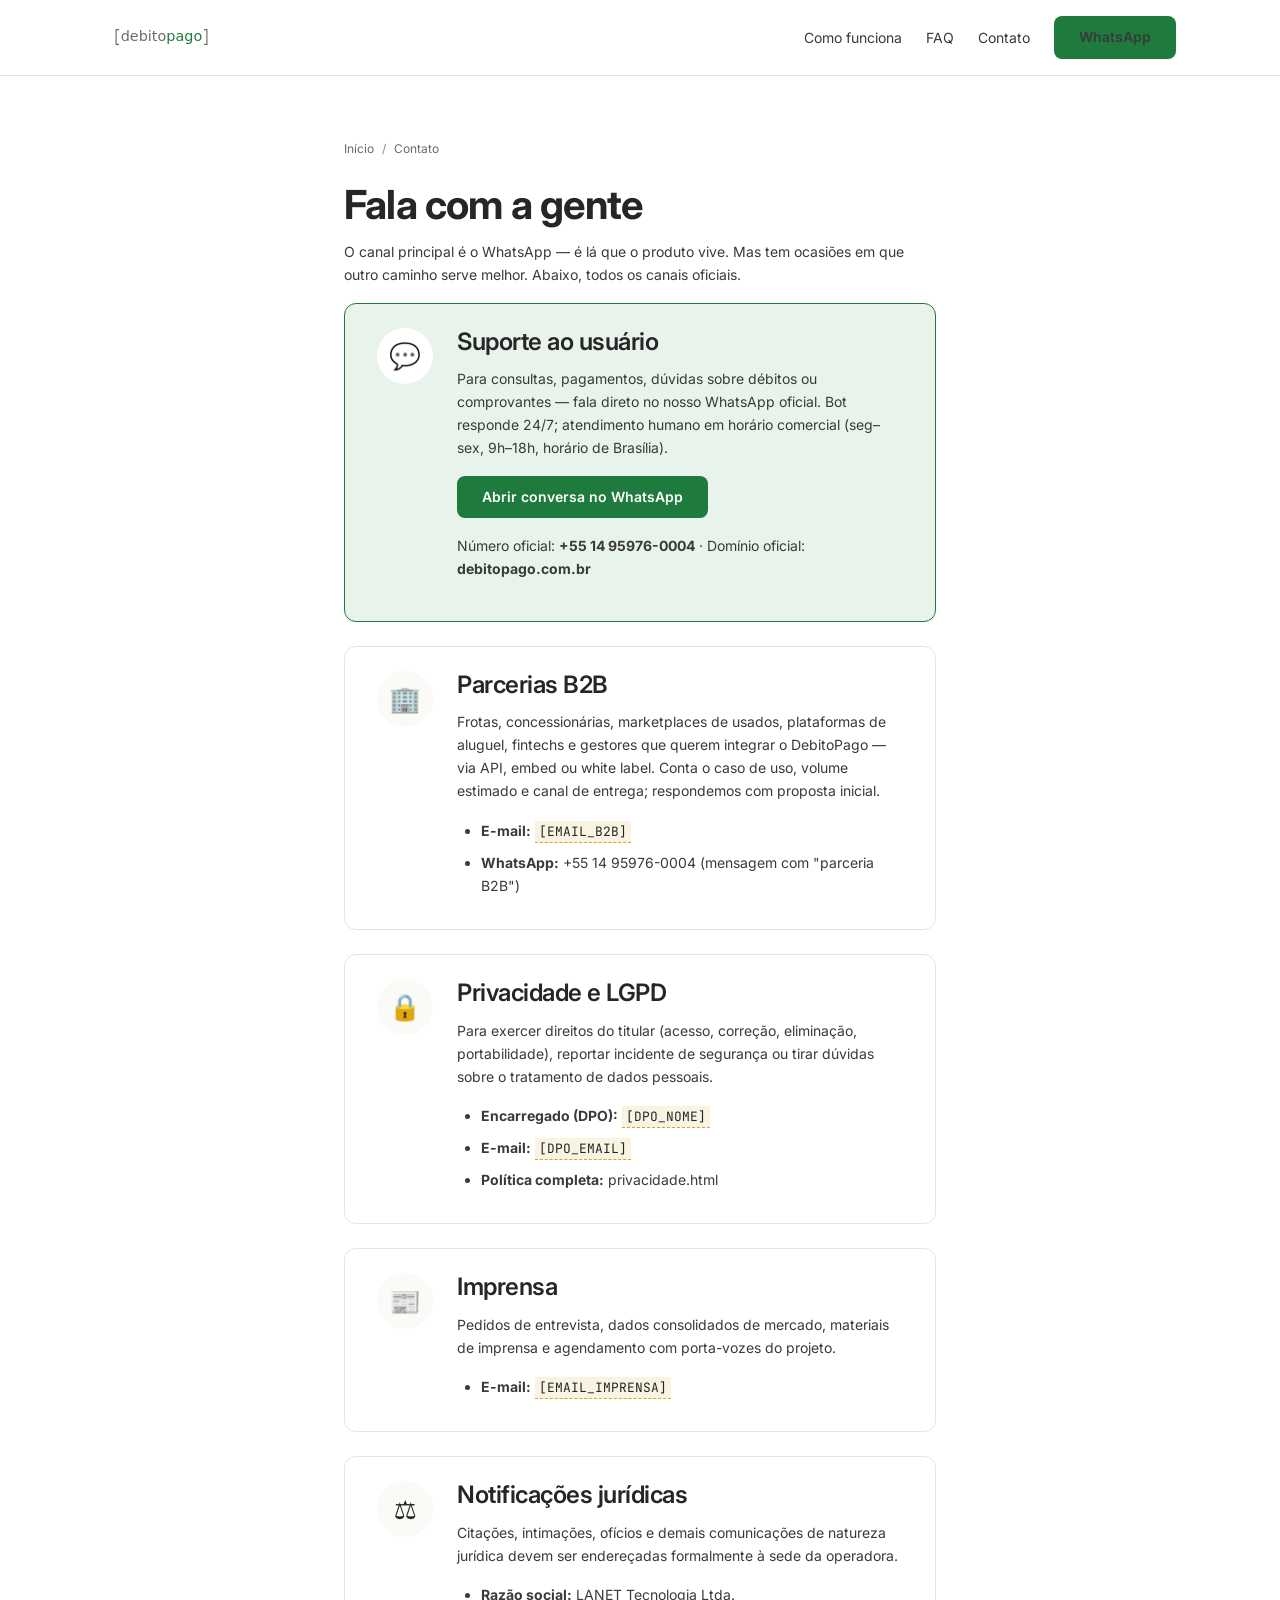
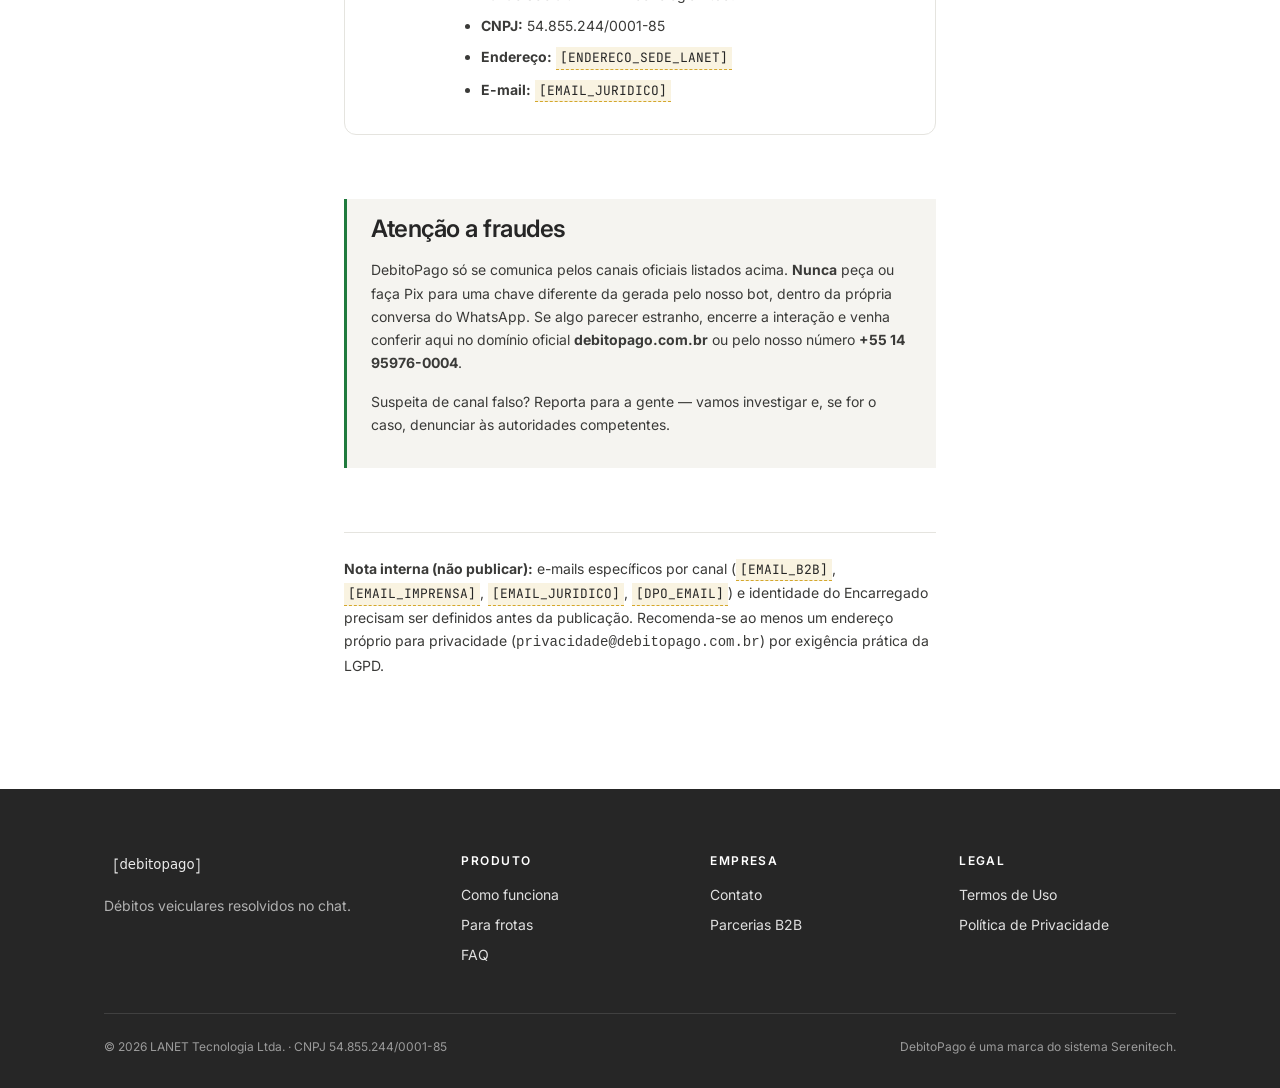
==== pages/contato.html @ 57afe1fa "feat: landing page DebitoPago marketing v2" ====
<!DOCTYPE html>
<html lang="pt-BR">
<head>
  <meta charset="UTF-8">
  <meta name="viewport" content="width=device-width, initial-scale=1.0">
  <title>Contato — DebitoPago</title>
  <meta name="description" content="Canais oficiais para falar com o time DebitoPago: WhatsApp, suporte ao usuário, parcerias B2B e privacidade.">
  <meta name="robots" content="index,follow">

  <link rel="icon" type="image/png" sizes="32x32" href="../assets/brand/favicon-32.png">
  <link rel="icon" type="image/png" sizes="16x16" href="../assets/brand/favicon-16.png">
  <link rel="apple-touch-icon" href="../assets/brand/apple-touch-icon.png">

  <link rel="stylesheet" href="../assets/css/tokens.css">
  <link rel="stylesheet" href="../assets/css/styles.css">
</head>
<body>
  <a class="skip-link" href="#main">Pular para o conteúdo</a>

  <header class="site-header">
    <div class="site-header__inner">
      <a href="../index.html" class="site-header__brand" aria-label="DebitoPago — página inicial">
        <img src="../assets/brand/fullmark-debitopago-color.svg" alt="DebitoPago">
      </a>
      <nav class="site-header__nav" aria-label="Navegação principal">
        <a href="../index.html#como-funciona">Como funciona</a>
        <a href="faq.html">FAQ</a>
        <a href="contato.html" aria-current="page">Contato</a>
        <a href="https://wa.me/5514959760004" class="btn btn--primary" target="_blank" rel="noopener">WhatsApp</a>
      </nav>
    </div>
  </header>

  <main id="main" class="legal-page">
    <div class="container--prose">
      <nav class="breadcrumb" aria-label="Caminho de navegação">
        <a href="../index.html">Início</a>
        <span>Contato</span>
      </nav>

      <h1>Fala com a gente</h1>
      <p class="lead">
        O canal principal é o WhatsApp — é lá que o produto vive. Mas tem ocasiões em que outro caminho serve melhor.
        Abaixo, todos os canais oficiais.
      </p>

      <section class="contact-card contact-card--primary" id="usuario">
        <div class="contact-card__icon" aria-hidden="true">💬</div>
        <div>
          <h2>Suporte ao usuário</h2>
          <p>
            Para consultas, pagamentos, dúvidas sobre débitos ou comprovantes — fala direto no nosso WhatsApp oficial.
            Bot responde 24/7; atendimento humano em horário comercial (seg–sex, 9h–18h, horário de Brasília).
          </p>
          <p>
            <a href="https://wa.me/5514959760004" class="btn btn--primary" target="_blank" rel="noopener">
              Abrir conversa no WhatsApp
            </a>
          </p>
          <p class="small muted">
            Número oficial: <strong>+55 14 95976-0004</strong> · Domínio oficial: <strong>debitopago.com.br</strong>
          </p>
        </div>
      </section>

      <section class="contact-card" id="b2b">
        <div class="contact-card__icon" aria-hidden="true">🏢</div>
        <div>
          <h2>Parcerias B2B</h2>
          <p>
            Frotas, concessionárias, marketplaces de usados, plataformas de aluguel, fintechs e gestores que querem
            integrar o DebitoPago — via API, embed ou white label. Conta o caso de uso, volume estimado e canal de
            entrega; respondemos com proposta inicial.
          </p>
          <ul>
            <li><strong>E-mail:</strong> <span class="placeholder">[EMAIL_B2B]</span></li>
            <li><strong>WhatsApp:</strong> <a href="https://wa.me/5514959760004?text=Quero%20falar%20sobre%20parceria%20B2B" target="_blank" rel="noopener">+55 14 95976-0004</a> (mensagem com "parceria B2B")</li>
          </ul>
        </div>
      </section>

      <section class="contact-card" id="privacidade">
        <div class="contact-card__icon" aria-hidden="true">🔒</div>
        <div>
          <h2>Privacidade e LGPD</h2>
          <p>
            Para exercer direitos do titular (acesso, correção, eliminação, portabilidade), reportar incidente de
            segurança ou tirar dúvidas sobre o tratamento de dados pessoais.
          </p>
          <ul>
            <li><strong>Encarregado (DPO):</strong> <span class="placeholder">[DPO_NOME]</span></li>
            <li><strong>E-mail:</strong> <span class="placeholder">[DPO_EMAIL]</span></li>
            <li><strong>Política completa:</strong> <a href="privacidade.html">privacidade.html</a></li>
          </ul>
        </div>
      </section>

      <section class="contact-card" id="imprensa">
        <div class="contact-card__icon" aria-hidden="true">📰</div>
        <div>
          <h2>Imprensa</h2>
          <p>
            Pedidos de entrevista, dados consolidados de mercado, materiais de imprensa e agendamento com porta-vozes
            do projeto.
          </p>
          <ul>
            <li><strong>E-mail:</strong> <span class="placeholder">[EMAIL_IMPRENSA]</span></li>
          </ul>
        </div>
      </section>

      <section class="contact-card" id="juridico">
        <div class="contact-card__icon" aria-hidden="true">⚖️</div>
        <div>
          <h2>Notificações jurídicas</h2>
          <p>
            Citações, intimações, ofícios e demais comunicações de natureza jurídica devem ser endereçadas formalmente
            à sede da operadora.
          </p>
          <ul>
            <li><strong>Razão social:</strong> LANET Tecnologia Ltda.</li>
            <li><strong>CNPJ:</strong> 54.855.244/0001-85</li>
            <li><strong>Endereço:</strong> <span class="placeholder">[ENDERECO_SEDE_LANET]</span></li>
            <li><strong>E-mail:</strong> <span class="placeholder">[EMAIL_JURIDICO]</span></li>
          </ul>
        </div>
      </section>

      <section class="legal-page__meta" style="margin-top:var(--sp-8);">
        <h2 style="margin-top:0;">Atenção a fraudes</h2>
        <p>
          DebitoPago só se comunica pelos canais oficiais listados acima. <strong>Nunca</strong> peça ou faça Pix para
          uma chave diferente da gerada pelo nosso bot, dentro da própria conversa do WhatsApp. Se algo parecer
          estranho, encerre a interação e venha conferir aqui no domínio oficial
          <strong>debitopago.com.br</strong> ou pelo nosso número <strong>+55 14 95976-0004</strong>.
        </p>
        <p>
          Suspeita de canal falso? <a href="https://wa.me/5514959760004?text=Quero%20reportar%20suspeita%20de%20fraude" target="_blank" rel="noopener">Reporta para a gente</a>
          — vamos investigar e, se for o caso, denunciar às autoridades competentes.
        </p>
      </section>

      <p class="small muted" style="margin-top:var(--sp-8); border-top:1px solid var(--line); padding-top:var(--sp-5);">
        <strong>Nota interna (não publicar):</strong> e-mails específicos por canal
        (<span class="placeholder">[EMAIL_B2B]</span>, <span class="placeholder">[EMAIL_IMPRENSA]</span>,
        <span class="placeholder">[EMAIL_JURIDICO]</span>, <span class="placeholder">[DPO_EMAIL]</span>) e identidade
        do Encarregado precisam ser definidos antes da publicação. Recomenda-se ao menos um endereço próprio para
        privacidade (<code>privacidade@debitopago.com.br</code>) por exigência prática da LGPD.
      </p>
    </div>
  </main>

  <footer class="site-footer">
    <div class="container">
      <div class="site-footer__grid">
        <div class="site-footer__fullmark">
          <img src="../assets/brand/fullmark-debitopago-white.svg" alt="DebitoPago">
          <p style="color:rgba(255,255,255,0.64); font-size:var(--fs-sm); margin:0;">
            Débitos veiculares resolvidos no chat.
          </p>
        </div>
        <div>
          <h4>Produto</h4>
          <ul>
            <li><a href="../index.html#como-funciona">Como funciona</a></li>
            <li><a href="../index.html#frotas">Para frotas</a></li>
            <li><a href="faq.html">FAQ</a></li>
          </ul>
        </div>
        <div>
          <h4>Empresa</h4>
          <ul>
            <li><a href="contato.html">Contato</a></li>
            <li><a href="contato.html#b2b">Parcerias B2B</a></li>
          </ul>
        </div>
        <div>
          <h4>Legal</h4>
          <ul>
            <li><a href="termos.html">Termos de Uso</a></li>
            <li><a href="privacidade.html">Política de Privacidade</a></li>
          </ul>
        </div>
      </div>
      <div class="site-footer__meta">
        <span>© 2026 LANET Tecnologia Ltda. · CNPJ 54.855.244/0001-85</span>
        <span>DebitoPago é uma marca do sistema Serenitech.</span>
      </div>
    </div>
  </footer>
</body>
</html>
---- assets/css/tokens.css ----
/* ==========================================================================
   DebitoPago — Design Tokens
   Sistema Serenitech v2.2 · branded por [DP] Verde Quitado
   Última atualização: 2026-04-24
   ========================================================================== */

:root {
  /* -- Cores da família [DP] ------------------------------------------------ */
  --dp-verde: #1F7A3D;              /* primária — CTA, ticker, destaque */
  --dp-verde-dark: #4FB871;         /* dark mode + estados alternativos */
  --dp-verde-darker: #155828;       /* hover em botões primários */
  --dp-verde-soft: #E8F3EC;         /* fundos pálidos, banners suaves */

  /* -- Tons de contexto (gramática família) --------------------------------- */
  --grafite: #262626;               /* texto principal */
  --grafite-soft: #3A3A38;          /* texto secundário, ícones */
  --muted: #6B6B6B;                 /* colchetes, prefixo fullmark, metadados */
  --muted-dim: #8A8A8A;             /* placeholders, timestamps */
  --papel: #F5F4F0;                 /* fundo off-white institucional */
  --papel-warm: #FAFAF7;            /* faixas alternadas */
  --line: #E5E4DF;                  /* divisores, bordas sutis */
  --white: #FFFFFF;

  /* -- Sinalização ---------------------------------------------------------- */
  --alerta: #D4A72C;                /* avisos, débito vencendo */
  --erro: #CE1126;                  /* erros, validação falha */
  --sucesso: var(--dp-verde);

  /* -- Tipografia ----------------------------------------------------------- */
  --font-sans: 'Inter', system-ui, -apple-system, 'Segoe UI', Arial, sans-serif;
  --font-mono: 'JetBrains Mono', 'Consolas', 'Courier New', monospace;

  --fs-xs: 0.75rem;                 /* 12px */
  --fs-sm: 0.875rem;                /* 14px */
  --fs-base: 1rem;                  /* 16px */
  --fs-md: 1.125rem;                /* 18px */
  --fs-lg: 1.25rem;                 /* 20px */
  --fs-xl: 1.5rem;                  /* 24px */
  --fs-2xl: 2rem;                   /* 32px */
  --fs-3xl: 2.5rem;                 /* 40px */
  --fs-4xl: 3.25rem;                /* 52px */
  --fs-hero: 4rem;                  /* 64px — hero headlines */

  --lh-tight: 1.15;
  --lh-snug: 1.3;
  --lh-body: 1.55;
  --lh-loose: 1.75;

  --fw-regular: 400;
  --fw-medium: 500;
  --fw-semibold: 600;
  --fw-bold: 700;

  /* -- Espaçamento ---------------------------------------------------------- */
  --sp-1: 0.25rem;
  --sp-2: 0.5rem;
  --sp-3: 0.75rem;
  --sp-4: 1rem;
  --sp-5: 1.5rem;
  --sp-6: 2rem;
  --sp-7: 3rem;
  --sp-8: 4rem;
  --sp-9: 6rem;
  --sp-10: 8rem;

  /* -- Layout --------------------------------------------------------------- */
  --container-max: 1120px;
  --container-narrow: 720px;
  --container-prose: 640px;

  --radius-sm: 4px;
  --radius-md: 8px;
  --radius-lg: 12px;
  --radius-xl: 20px;
  --radius-full: 999px;

  --shadow-sm: 0 1px 2px rgba(38, 38, 38, 0.06);
  --shadow-md: 0 4px 12px rgba(38, 38, 38, 0.08);
  --shadow-lg: 0 12px 32px rgba(38, 38, 38, 0.10);

  /* -- Transição ----------------------------------------------------------- */
  --ease: cubic-bezier(0.4, 0, 0.2, 1);
  --dur-fast: 150ms;
  --dur: 240ms;
}
---- assets/css/styles.css ----
/* ==========================================================================
   DebitoPago — Stylesheet global
   Depende de tokens.css (importe antes deste arquivo)
   ========================================================================== */

@import url('https://fonts.googleapis.com/css2?family=Inter:wght@400;500;600;700&family=JetBrains+Mono:wght@400;500&display=swap');

/* -- Reset enxuto --------------------------------------------------------- */
*, *::before, *::after { box-sizing: border-box; }
html { -webkit-text-size-adjust: 100%; scroll-behavior: smooth; }
body {
  margin: 0;
  font-family: var(--font-sans);
  font-size: var(--fs-base);
  line-height: var(--lh-body);
  color: var(--grafite);
  background: var(--white);
  -webkit-font-smoothing: antialiased;
  -moz-osx-font-smoothing: grayscale;
}
img, svg { max-width: 100%; display: block; }
a { color: inherit; text-decoration: none; }
button { font-family: inherit; cursor: pointer; border: 0; background: none; padding: 0; }

/* -- Tipografia ----------------------------------------------------------- */
h1, h2, h3, h4 { margin: 0 0 var(--sp-4); letter-spacing: -0.02em; color: var(--grafite); }
h1 { font-size: var(--fs-4xl); line-height: var(--lh-tight); font-weight: var(--fw-bold); }
h2 { font-size: var(--fs-3xl); line-height: var(--lh-tight); font-weight: var(--fw-semibold); }
h3 { font-size: var(--fs-xl); line-height: var(--lh-snug); font-weight: var(--fw-semibold); }
h4 { font-size: var(--fs-lg); line-height: var(--lh-snug); font-weight: var(--fw-semibold); }
p { margin: 0 0 var(--sp-4); }
p.lead { font-size: var(--fs-md); color: var(--grafite-soft); }
small, .small { font-size: var(--fs-sm); color: var(--muted); }
.mono { font-family: var(--font-mono); }
.muted { color: var(--muted); }
.eyebrow {
  text-transform: uppercase;
  font-size: var(--fs-xs);
  letter-spacing: 0.14em;
  font-weight: var(--fw-semibold);
  color: var(--muted);
  margin-bottom: var(--sp-3);
}

/* -- Layout --------------------------------------------------------------- */
.container { max-width: var(--container-max); margin: 0 auto; padding: 0 var(--sp-5); }
.container--narrow { max-width: var(--container-narrow); margin: 0 auto; padding: 0 var(--sp-5); }
.container--prose { max-width: var(--container-prose); margin: 0 auto; padding: 0 var(--sp-5); }

section { padding: var(--sp-9) 0; }
section.tight { padding: var(--sp-7) 0; }
section.band { background: var(--papel); }
section.band-warm { background: var(--papel-warm); }

.grid { display: grid; gap: var(--sp-6); }
.grid--3 { grid-template-columns: repeat(3, 1fr); }
.grid--2 { grid-template-columns: repeat(2, 1fr); }
@media (max-width: 820px) {
  .grid--3, .grid--2 { grid-template-columns: 1fr; }
}

/* -- Header --------------------------------------------------------------- */
.site-header {
  border-bottom: 1px solid var(--line);
  background: var(--white);
  position: sticky;
  top: 0;
  z-index: 50;
  backdrop-filter: saturate(180%) blur(8px);
  background: rgba(255,255,255,0.92);
}
.site-header__inner {
  display: flex;
  align-items: center;
  justify-content: space-between;
  padding: var(--sp-4) var(--sp-5);
  max-width: var(--container-max);
  margin: 0 auto;
}
.site-header__brand {
  display: inline-flex;
  align-items: center;
  gap: var(--sp-3);
}
.site-header__brand img { height: 28px; width: auto; }
.site-header__nav {
  display: flex;
  gap: var(--sp-5);
  align-items: center;
  font-size: var(--fs-sm);
}
.site-header__nav a {
  color: var(--grafite-soft);
  transition: color var(--dur) var(--ease);
}
.site-header__nav a:hover { color: var(--dp-verde); }
@media (max-width: 680px) {
  .site-header__nav a:not(.btn) { display: none; }
}

/* -- Botões --------------------------------------------------------------- */
.btn {
  display: inline-flex;
  align-items: center;
  justify-content: center;
  gap: var(--sp-2);
  padding: var(--sp-3) var(--sp-5);
  font-weight: var(--fw-semibold);
  font-size: var(--fs-sm);
  border-radius: var(--radius-md);
  border: 1px solid transparent;
  transition: all var(--dur) var(--ease);
  line-height: 1.2;
  white-space: nowrap;
}
.btn--primary {
  background: var(--dp-verde);
  color: var(--white);
}
.btn--primary:hover { background: var(--dp-verde-darker); }
.btn--secondary {
  background: var(--white);
  color: var(--grafite);
  border-color: var(--line);
}
.btn--secondary:hover { border-color: var(--muted); }
.btn--ghost { color: var(--grafite-soft); }
.btn--ghost:hover { color: var(--dp-verde); }
.btn--lg { padding: var(--sp-4) var(--sp-6); font-size: var(--fs-base); }
.btn--wa {
  background: #25D366;
  color: var(--white);
}
.btn--wa:hover { background: #1DA851; }

/* -- Hero ----------------------------------------------------------------- */
.hero {
  padding: var(--sp-9) 0 var(--sp-10);
  background: linear-gradient(180deg, var(--papel) 0%, var(--white) 100%);
}
.hero__inner {
  display: grid;
  grid-template-columns: 1.15fr 1fr;
  gap: var(--sp-8);
  align-items: center;
}
@media (max-width: 880px) {
  .hero__inner { grid-template-columns: 1fr; gap: var(--sp-6); }
}
.hero__title {
  font-size: var(--fs-hero);
  line-height: 1.05;
  margin-bottom: var(--sp-5);
}
@media (max-width: 680px) { .hero__title { font-size: var(--fs-3xl); } }
.hero__sub {
  font-size: var(--fs-md);
  color: var(--grafite-soft);
  margin-bottom: var(--sp-6);
  max-width: 540px;
}
.hero__cta { display: flex; gap: var(--sp-3); flex-wrap: wrap; }
.hero__fineprint { margin-top: var(--sp-4); }

/* -- Hero visual (simulação WhatsApp) ------------------------------------- */
.phone {
  background: var(--white);
  border: 1px solid var(--line);
  border-radius: var(--radius-xl);
  box-shadow: var(--shadow-lg);
  padding: var(--sp-5);
  max-width: 380px;
  margin: 0 auto;
}
.phone__header {
  display: flex;
  align-items: center;
  gap: var(--sp-3);
  padding-bottom: var(--sp-4);
  border-bottom: 1px solid var(--line);
  margin-bottom: var(--sp-4);
}
.phone__avatar {
  width: 40px; height: 40px;
  background: var(--dp-verde-soft);
  border-radius: var(--radius-full);
  display: flex; align-items: center; justify-content: center;
  color: var(--dp-verde);
  font-weight: var(--fw-bold);
  font-size: var(--fs-sm);
}
.phone__meta { font-size: var(--fs-xs); color: var(--muted); }
.phone__meta strong { display: block; color: var(--grafite); font-size: var(--fs-sm); font-weight: var(--fw-semibold); }
.msg {
  padding: var(--sp-3) var(--sp-4);
  border-radius: var(--radius-lg);
  margin-bottom: var(--sp-3);
  font-size: var(--fs-sm);
  line-height: 1.45;
  max-width: 85%;
}
.msg--user { background: var(--dp-verde-soft); margin-left: auto; border-bottom-right-radius: 4px; }
.msg--bot { background: var(--papel); border-bottom-left-radius: 4px; }
.msg .mono { font-size: var(--fs-xs); }
.msg ul { margin: var(--sp-2) 0 0; padding-left: var(--sp-5); }

/* -- Cards & features ----------------------------------------------------- */
.feature {
  background: var(--white);
  border: 1px solid var(--line);
  border-radius: var(--radius-lg);
  padding: var(--sp-6);
  transition: border-color var(--dur) var(--ease), transform var(--dur) var(--ease);
}
.feature:hover { border-color: var(--dp-verde); transform: translateY(-2px); }
.feature__icon {
  width: 44px; height: 44px;
  background: var(--dp-verde-soft);
  color: var(--dp-verde);
  border-radius: var(--radius-md);
  display: flex; align-items: center; justify-content: center;
  font-weight: var(--fw-bold);
  margin-bottom: var(--sp-4);
}
.feature__title { font-size: var(--fs-lg); margin-bottom: var(--sp-2); }
.feature__body { color: var(--grafite-soft); margin: 0; font-size: var(--fs-sm); }

/* -- Steps ---------------------------------------------------------------- */
.steps { counter-reset: step; display: grid; gap: var(--sp-6); }
.steps.steps--3 { grid-template-columns: repeat(3, 1fr); }
@media (max-width: 820px) { .steps.steps--3 { grid-template-columns: 1fr; } }
.step { position: relative; padding-left: var(--sp-7); }
.step::before {
  counter-increment: step;
  content: counter(step, decimal-leading-zero);
  position: absolute;
  left: 0; top: 0;
  font-family: var(--font-mono);
  color: var(--muted);
  font-size: var(--fs-sm);
}
.step h3 { font-size: var(--fs-lg); margin-bottom: var(--sp-2); }
.step p { color: var(--grafite-soft); font-size: var(--fs-sm); margin: 0; }

/* -- Tabela comparativa --------------------------------------------------- */
.compare {
  width: 100%;
  border-collapse: collapse;
  background: var(--white);
  border: 1px solid var(--line);
  border-radius: var(--radius-lg);
  overflow: hidden;
  font-size: var(--fs-sm);
}
.compare th, .compare td {
  padding: var(--sp-4);
  text-align: left;
  border-bottom: 1px solid var(--line);
  vertical-align: top;
}
.compare th { background: var(--papel-warm); font-weight: var(--fw-semibold); }
.compare tr:last-child td { border-bottom: 0; }
.compare td:first-child { font-weight: var(--fw-medium); }
.compare .yes { color: var(--dp-verde); font-weight: var(--fw-semibold); }
.compare .no { color: var(--muted); }

/* -- FAQ (accordion) — escopo .faq (home) e .faq-item (página dedicada) -- */
.faq details,
.faq-item {
  border-bottom: 1px solid var(--line);
  padding: var(--sp-5) 0;
}
.faq details summary,
.faq-item summary {
  cursor: pointer;
  font-weight: var(--fw-semibold);
  font-size: var(--fs-md);
  list-style: none;
  display: flex;
  justify-content: space-between;
  align-items: center;
  gap: var(--sp-4);
  color: var(--grafite);
}
.faq details summary::-webkit-details-marker,
.faq-item summary::-webkit-details-marker { display: none; }
.faq details summary::after,
.faq-item summary::after {
  content: '+';
  font-family: var(--font-mono);
  color: var(--muted);
  font-size: var(--fs-xl);
  transition: transform var(--dur) var(--ease);
}
.faq details[open] summary::after,
.faq-item[open] summary::after { content: '−'; }
.faq details p,
.faq-item > div { margin: var(--sp-4) 0 0; color: var(--grafite-soft); }
.faq-item > div p { margin: 0 0 var(--sp-3); color: var(--grafite-soft); }
.faq-item > div p:last-child { margin-bottom: 0; }

/* -- CTA band ------------------------------------------------------------- */
.cta-band {
  background: var(--dp-verde);
  color: var(--white);
  padding: var(--sp-9) 0;
  text-align: center;
}
.cta-band h2 { color: var(--white); }
.cta-band p { color: rgba(255,255,255,0.86); max-width: 560px; margin: 0 auto var(--sp-6); }
.cta-band .btn--primary { background: var(--white); color: var(--dp-verde); }
.cta-band .btn--primary:hover { background: var(--papel); color: var(--dp-verde-darker); }

/* -- Footer --------------------------------------------------------------- */
.site-footer {
  background: var(--grafite);
  color: rgba(255,255,255,0.72);
  padding: var(--sp-8) 0 var(--sp-6);
  font-size: var(--fs-sm);
}
.site-footer a { color: rgba(255,255,255,0.86); }
.site-footer a:hover { color: var(--white); }
.site-footer__grid {
  display: grid;
  grid-template-columns: 1.5fr 1fr 1fr 1fr;
  gap: var(--sp-6);
  margin-bottom: var(--sp-7);
}
@media (max-width: 820px) {
  .site-footer__grid { grid-template-columns: 1fr 1fr; }
}
@media (max-width: 520px) {
  .site-footer__grid { grid-template-columns: 1fr; }
}
.site-footer h4 {
  color: var(--white);
  font-size: var(--fs-xs);
  text-transform: uppercase;
  letter-spacing: 0.12em;
  margin-bottom: var(--sp-4);
}
.site-footer ul { list-style: none; padding: 0; margin: 0; display: grid; gap: var(--sp-2); }
.site-footer__fullmark img { height: 26px; filter: brightness(0) invert(1); opacity: 0.9; margin-bottom: var(--sp-4); }
.site-footer__meta {
  border-top: 1px solid rgba(255,255,255,0.12);
  padding-top: var(--sp-5);
  display: flex;
  flex-wrap: wrap;
  justify-content: space-between;
  gap: var(--sp-4);
  font-size: var(--fs-xs);
  color: rgba(255,255,255,0.54);
}

/* -- Página legal (termos, privacidade) ----------------------------------- */
.legal-page { padding: var(--sp-8) 0 var(--sp-9); }
.legal-page h1 { font-size: var(--fs-3xl); margin-bottom: var(--sp-3); }
.legal-page h2 { font-size: var(--fs-xl); margin: var(--sp-7) 0 var(--sp-4); }
.legal-page h3 { font-size: var(--fs-md); margin: var(--sp-5) 0 var(--sp-3); }
.legal-page p, .legal-page li { color: var(--grafite-soft); font-size: var(--fs-sm); line-height: 1.65; }
.legal-page ul, .legal-page ol { padding-left: var(--sp-5); margin-bottom: var(--sp-4); }
.legal-page li { margin-bottom: var(--sp-2); }
.legal-page__meta {
  background: var(--papel);
  border-left: 3px solid var(--dp-verde);
  padding: var(--sp-4) var(--sp-5);
  margin: var(--sp-5) 0 var(--sp-7);
  font-size: var(--fs-sm);
}
.legal-page__meta dl { display: grid; grid-template-columns: auto 1fr; gap: var(--sp-2) var(--sp-4); margin: 0; }
.legal-page__meta dt { color: var(--muted); font-weight: var(--fw-medium); }
.placeholder {
  display: inline-block;
  background: rgba(212, 167, 44, 0.14);
  border-bottom: 1px dashed var(--alerta);
  padding: 0 4px;
  font-family: var(--font-mono);
  font-size: 0.92em;
  color: var(--grafite);
}

/* -- Badge / pill --------------------------------------------------------- */
.pill {
  display: inline-flex;
  align-items: center;
  gap: var(--sp-2);
  background: var(--dp-verde-soft);
  color: var(--dp-verde);
  padding: var(--sp-1) var(--sp-3);
  border-radius: var(--radius-full);
  font-size: var(--fs-xs);
  font-weight: var(--fw-semibold);
}
.pill--muted { background: var(--papel); color: var(--muted); }

/* -- Breadcrumb ----------------------------------------------------------- */
.breadcrumb {
  font-size: var(--fs-xs);
  color: var(--muted);
  margin-bottom: var(--sp-5);
  display: flex;
  gap: var(--sp-2);
  flex-wrap: wrap;
}
.breadcrumb a { color: var(--muted); }
.breadcrumb a:hover { color: var(--dp-verde); }
.breadcrumb span::before { content: '/'; margin-right: var(--sp-2); color: var(--muted-dim); }

/* -- Skip link accessibility --------------------------------------------- */
.skip-link {
  position: absolute;
  left: -10000px;
  background: var(--dp-verde);
  color: var(--white);
  padding: var(--sp-3) var(--sp-5);
  z-index: 100;
}
.skip-link:focus { left: var(--sp-4); top: var(--sp-4); }

/* -- FAQ TOC (página /pages/faq.html) ------------------------------------ */
.faq-toc {
  background: var(--papel-warm);
  border: 1px solid var(--line);
  border-radius: var(--radius-lg);
  padding: var(--sp-5) var(--sp-6);
  margin: var(--sp-6) 0 var(--sp-7);
}
.faq-toc h2 { margin-bottom: var(--sp-3); text-transform: uppercase; letter-spacing: 0.04em; }
.faq-toc ol {
  list-style: none;
  margin: 0;
  padding: 0;
  display: grid;
  grid-template-columns: repeat(auto-fit, minmax(220px, 1fr));
  gap: var(--sp-2) var(--sp-5);
  counter-reset: faq-toc;
}
.faq-toc li { counter-increment: faq-toc; }
.faq-toc li::before {
  content: counter(faq-toc, decimal-leading-zero) ' · ';
  color: var(--muted-dim);
  font-family: var(--font-mono);
  font-size: var(--fs-xs);
}
.faq-toc a { color: var(--grafite); font-weight: var(--fw-medium); }
.faq-toc a:hover { color: var(--dp-verde); }

/* -- Contact cards (página /pages/contato.html) -------------------------- */
.contact-card {
  display: grid;
  grid-template-columns: 56px 1fr;
  gap: var(--sp-5);
  align-items: start;
  background: var(--white);
  border: 1px solid var(--line);
  border-radius: var(--radius-lg);
  padding: var(--sp-5) var(--sp-6);
  margin-bottom: var(--sp-5);
  transition: border-color var(--dur) var(--ease), box-shadow var(--dur) var(--ease);
}
.contact-card:hover { border-color: var(--dp-verde); box-shadow: var(--shadow-sm); }
.contact-card--primary {
  border-color: var(--dp-verde);
  background: var(--dp-verde-soft);
}
.contact-card__icon {
  width: 56px;
  height: 56px;
  border-radius: var(--radius-full);
  background: var(--papel-warm);
  display: grid;
  place-items: center;
  font-size: 1.6rem;
}
.contact-card--primary .contact-card__icon { background: var(--white); }
.contact-card h2 { margin-top: 0; margin-bottom: var(--sp-3); }
.contact-card ul { margin: var(--sp-3) 0 0; padding-left: var(--sp-5); }
.contact-card li { margin-bottom: var(--sp-2); }
@media (max-width: 560px) {
  .contact-card { grid-template-columns: 1fr; }
  .contact-card__icon { width: 48px; height: 48px; font-size: 1.3rem; }
}

/* -- Utilities ------------------------------------------------------------ */
.text-center { text-align: center; }
.mt-0 { margin-top: 0; } .mb-0 { margin-bottom: 0; }
.mt-4 { margin-top: var(--sp-5); } .mt-6 { margin-top: var(--sp-7); }
.flex-center { display: flex; align-items: center; justify-content: center; }
.hidden { display: none; }
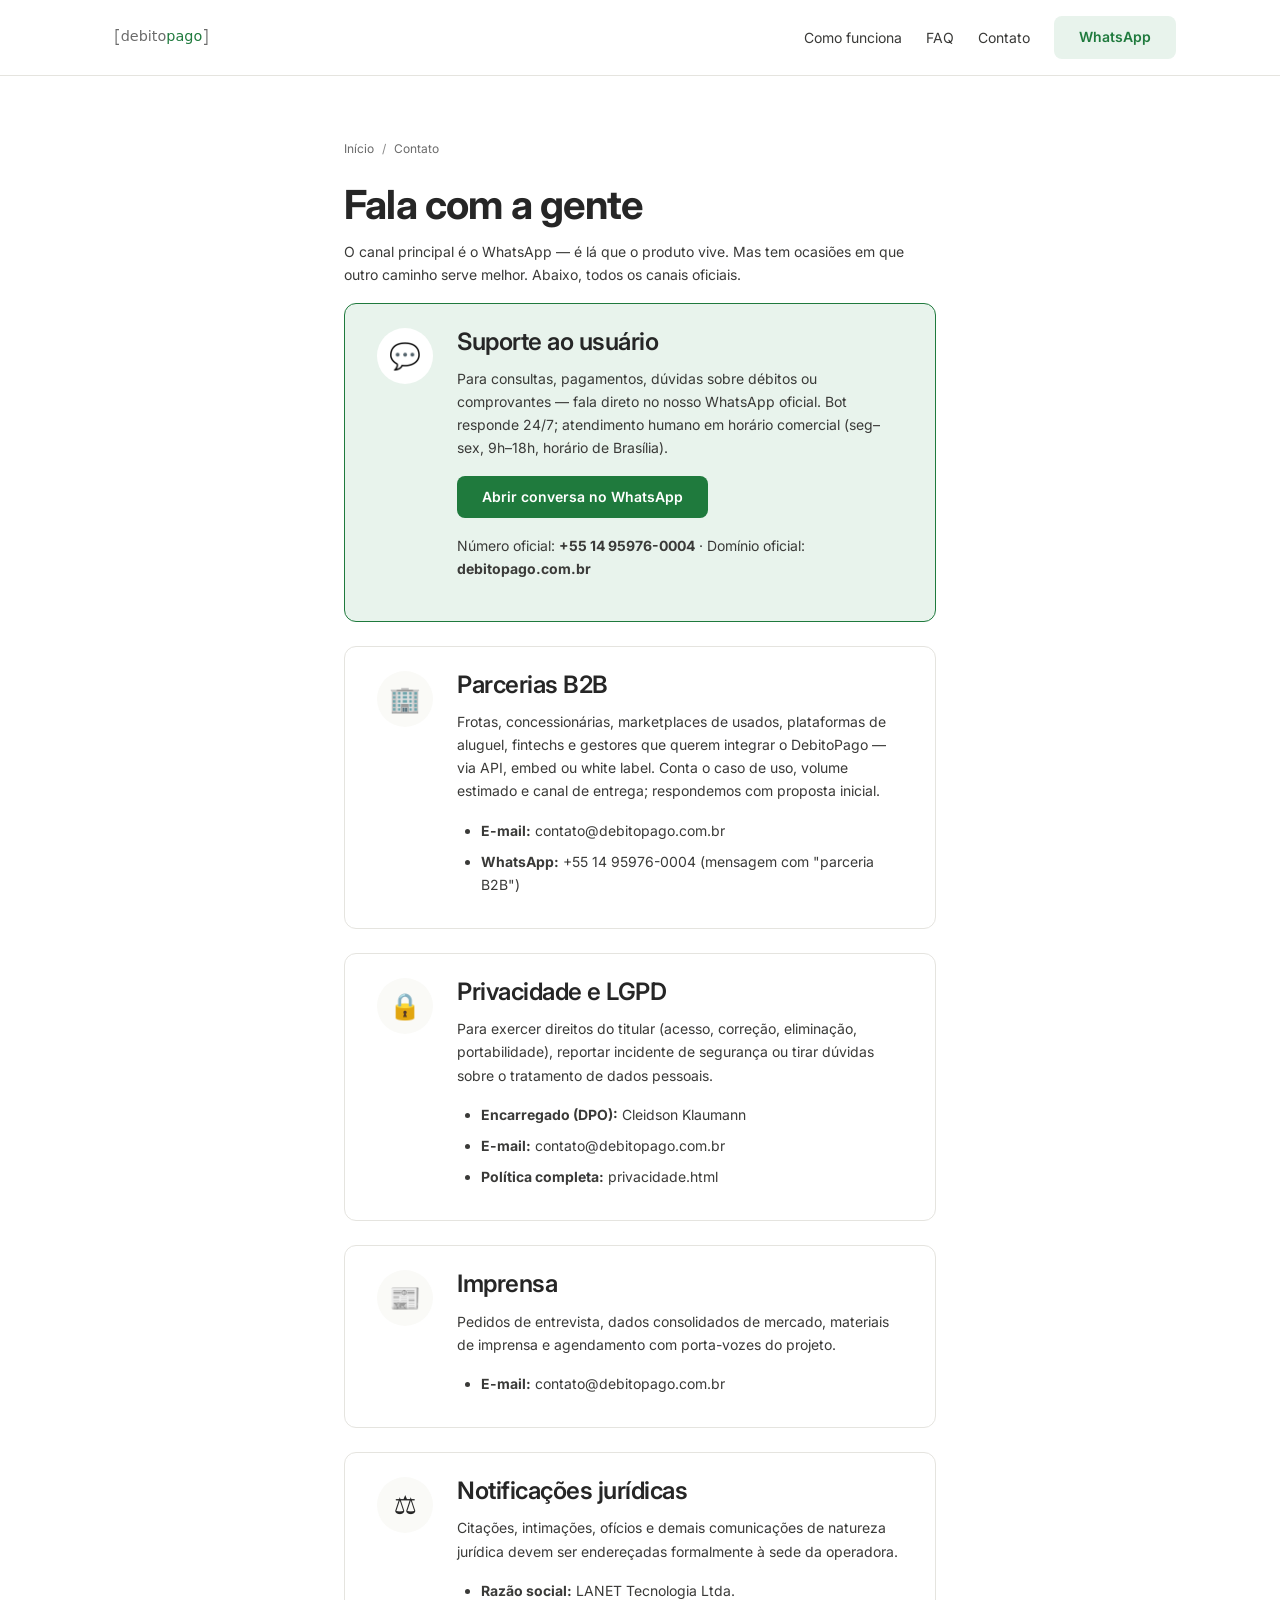
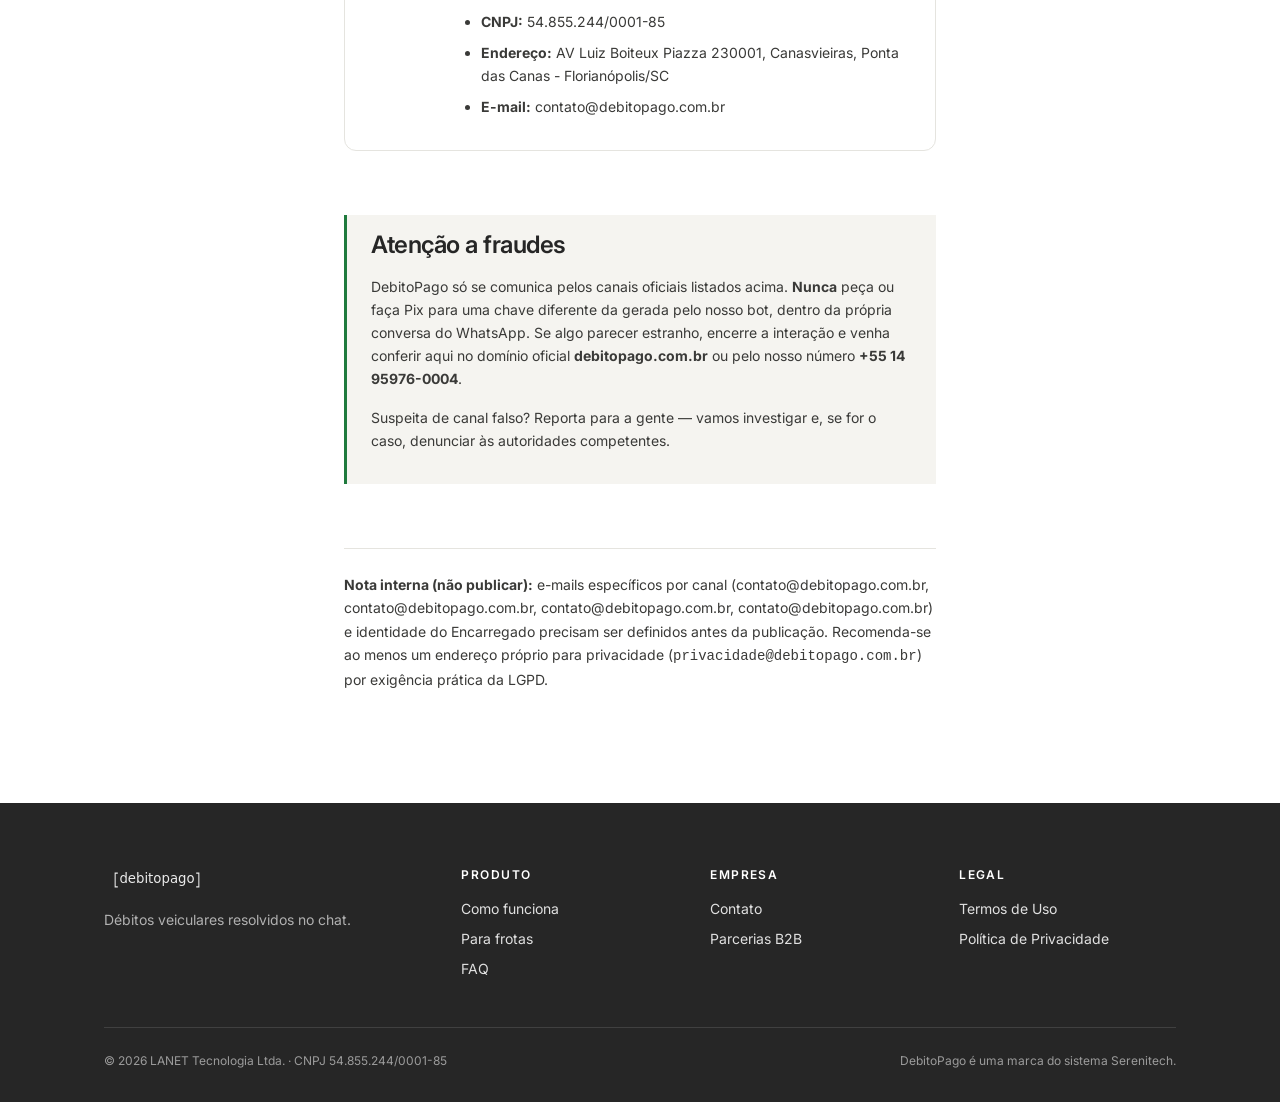
==== commit 9f2a5d30: "fix: add placeholders and remove sections" ====
--- a/pages/contato.html
+++ b/pages/contato.html
@@ -73,7 +73,7 @@
             entrega; respondemos com proposta inicial.
           </p>
           <ul>
-            <li><strong>E-mail:</strong> <span class="placeholder">[EMAIL_B2B]</span></li>
+            <li><strong>E-mail:</strong> contato@debitopago.com.br</li>
             <li><strong>WhatsApp:</strong> <a href="https://wa.me/5514959760004?text=Quero%20falar%20sobre%20parceria%20B2B" target="_blank" rel="noopener">+55 14 95976-0004</a> (mensagem com "parceria B2B")</li>
           </ul>
         </div>
@@ -88,8 +88,8 @@
             segurança ou tirar dúvidas sobre o tratamento de dados pessoais.
           </p>
           <ul>
-            <li><strong>Encarregado (DPO):</strong> <span class="placeholder">[DPO_NOME]</span></li>
-            <li><strong>E-mail:</strong> <span class="placeholder">[DPO_EMAIL]</span></li>
+            <li><strong>Encarregado (DPO):</strong> Cleidson Klaumann</li>
+            <li><strong>E-mail:</strong> contato@debitopago.com.br</li>
             <li><strong>Política completa:</strong> <a href="privacidade.html">privacidade.html</a></li>
           </ul>
         </div>
@@ -104,7 +104,7 @@
             do projeto.
           </p>
           <ul>
-            <li><strong>E-mail:</strong> <span class="placeholder">[EMAIL_IMPRENSA]</span></li>
+            <li><strong>E-mail:</strong> contato@debitopago.com.br</li>
           </ul>
         </div>
       </section>
@@ -120,8 +120,8 @@
           <ul>
             <li><strong>Razão social:</strong> LANET Tecnologia Ltda.</li>
             <li><strong>CNPJ:</strong> 54.855.244/0001-85</li>
-            <li><strong>Endereço:</strong> <span class="placeholder">[ENDERECO_SEDE_LANET]</span></li>
-            <li><strong>E-mail:</strong> <span class="placeholder">[EMAIL_JURIDICO]</span></li>
+            <li><strong>Endereço:</strong> AV Luiz Boiteux Piazza 230001, Canasvieiras, Ponta das Canas - Florianópolis/SC</li>
+            <li><strong>E-mail:</strong> contato@debitopago.com.br</li>
           </ul>
         </div>
       </section>
@@ -142,8 +142,8 @@
 
       <p class="small muted" style="margin-top:var(--sp-8); border-top:1px solid var(--line); padding-top:var(--sp-5);">
         <strong>Nota interna (não publicar):</strong> e-mails específicos por canal
-        (<span class="placeholder">[EMAIL_B2B]</span>, <span class="placeholder">[EMAIL_IMPRENSA]</span>,
-        <span class="placeholder">[EMAIL_JURIDICO]</span>, <span class="placeholder">[DPO_EMAIL]</span>) e identidade
+        (contato@debitopago.com.br, contato@debitopago.com.br,
+        contato@debitopago.com.br, contato@debitopago.com.br) e identidade
         do Encarregado precisam ser definidos antes da publicação. Recomenda-se ao menos um endereço próprio para
         privacidade (<code>privacidade@debitopago.com.br</code>) por exigência prática da LGPD.
       </p>
--- a/assets/css/styles.css
+++ b/assets/css/styles.css
@@ -94,6 +94,8 @@
   transition: color var(--dur) var(--ease);
 }
 .site-header__nav a:hover { color: var(--dp-verde); }
+.site-header__nav .btn--primary { background: #E8F3EC; color: var(--dp-verde); }
+.site-header__nav .btn--primary:hover { background: #d4eadb; }
 @media (max-width: 680px) {
   .site-header__nav a:not(.btn) { display: none; }
 }
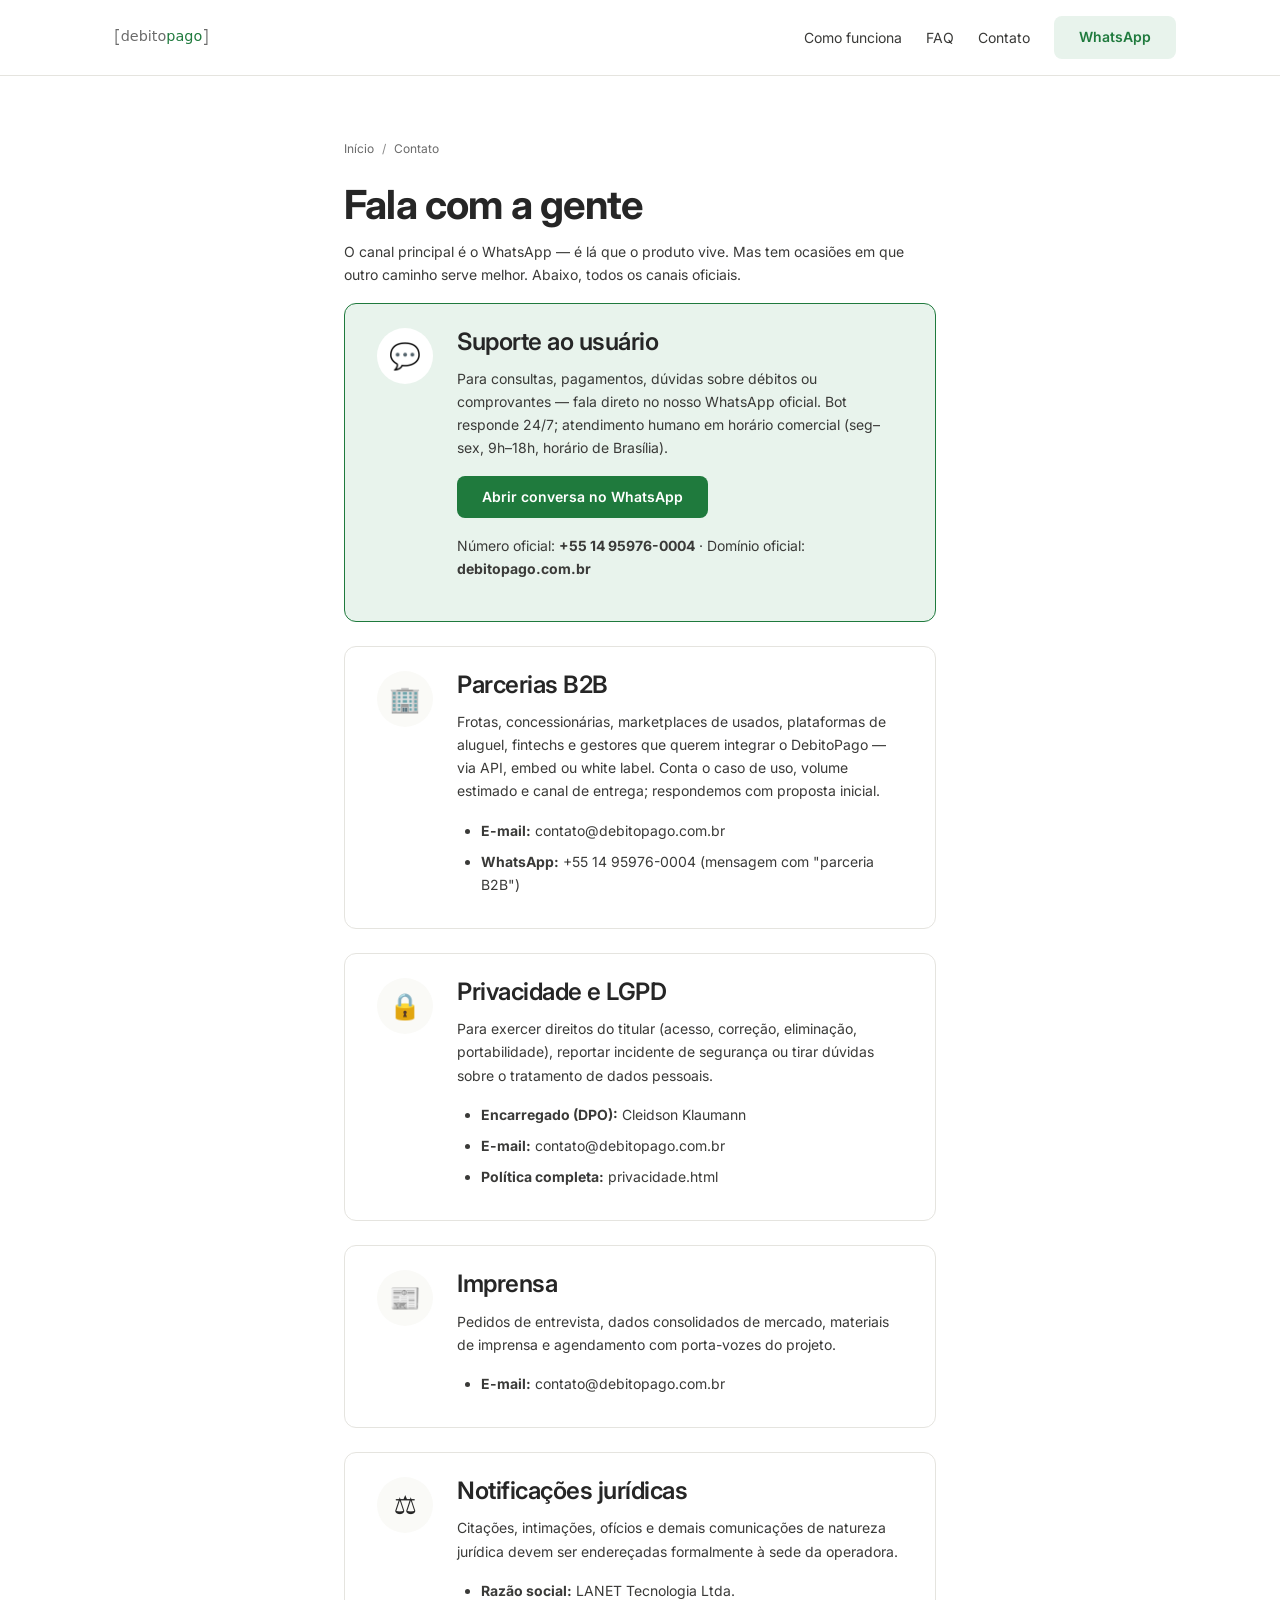
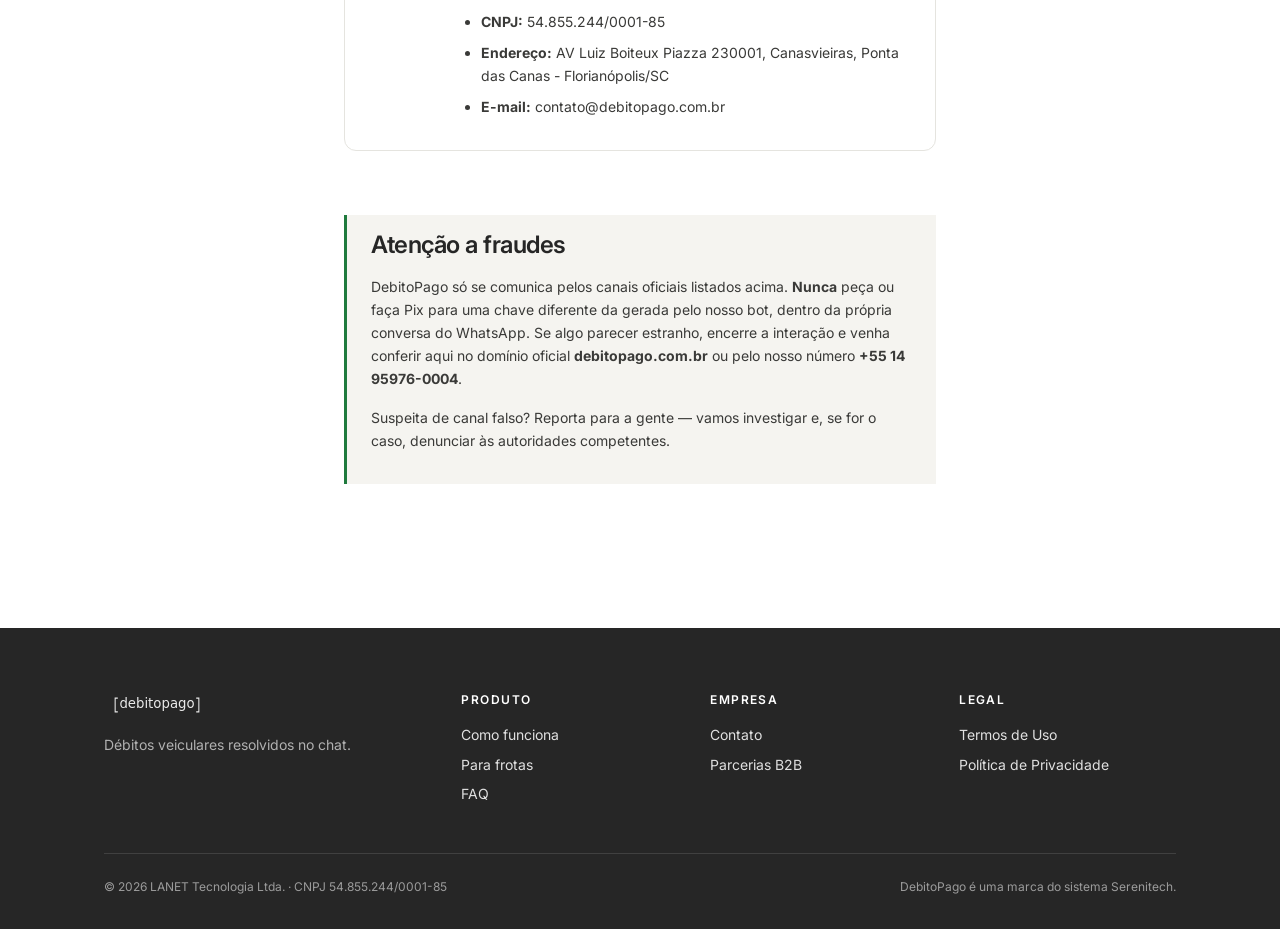
==== commit 51df4015: "fix: remove notas internas" ====
--- a/pages/contato.html
+++ b/pages/contato.html
@@ -140,13 +140,6 @@
         </p>
       </section>
 
-      <p class="small muted" style="margin-top:var(--sp-8); border-top:1px solid var(--line); padding-top:var(--sp-5);">
-        <strong>Nota interna (não publicar):</strong> e-mails específicos por canal
-        (contato@debitopago.com.br, contato@debitopago.com.br,
-        contato@debitopago.com.br, contato@debitopago.com.br) e identidade
-        do Encarregado precisam ser definidos antes da publicação. Recomenda-se ao menos um endereço próprio para
-        privacidade (<code>privacidade@debitopago.com.br</code>) por exigência prática da LGPD.
-      </p>
     </div>
   </main>
 
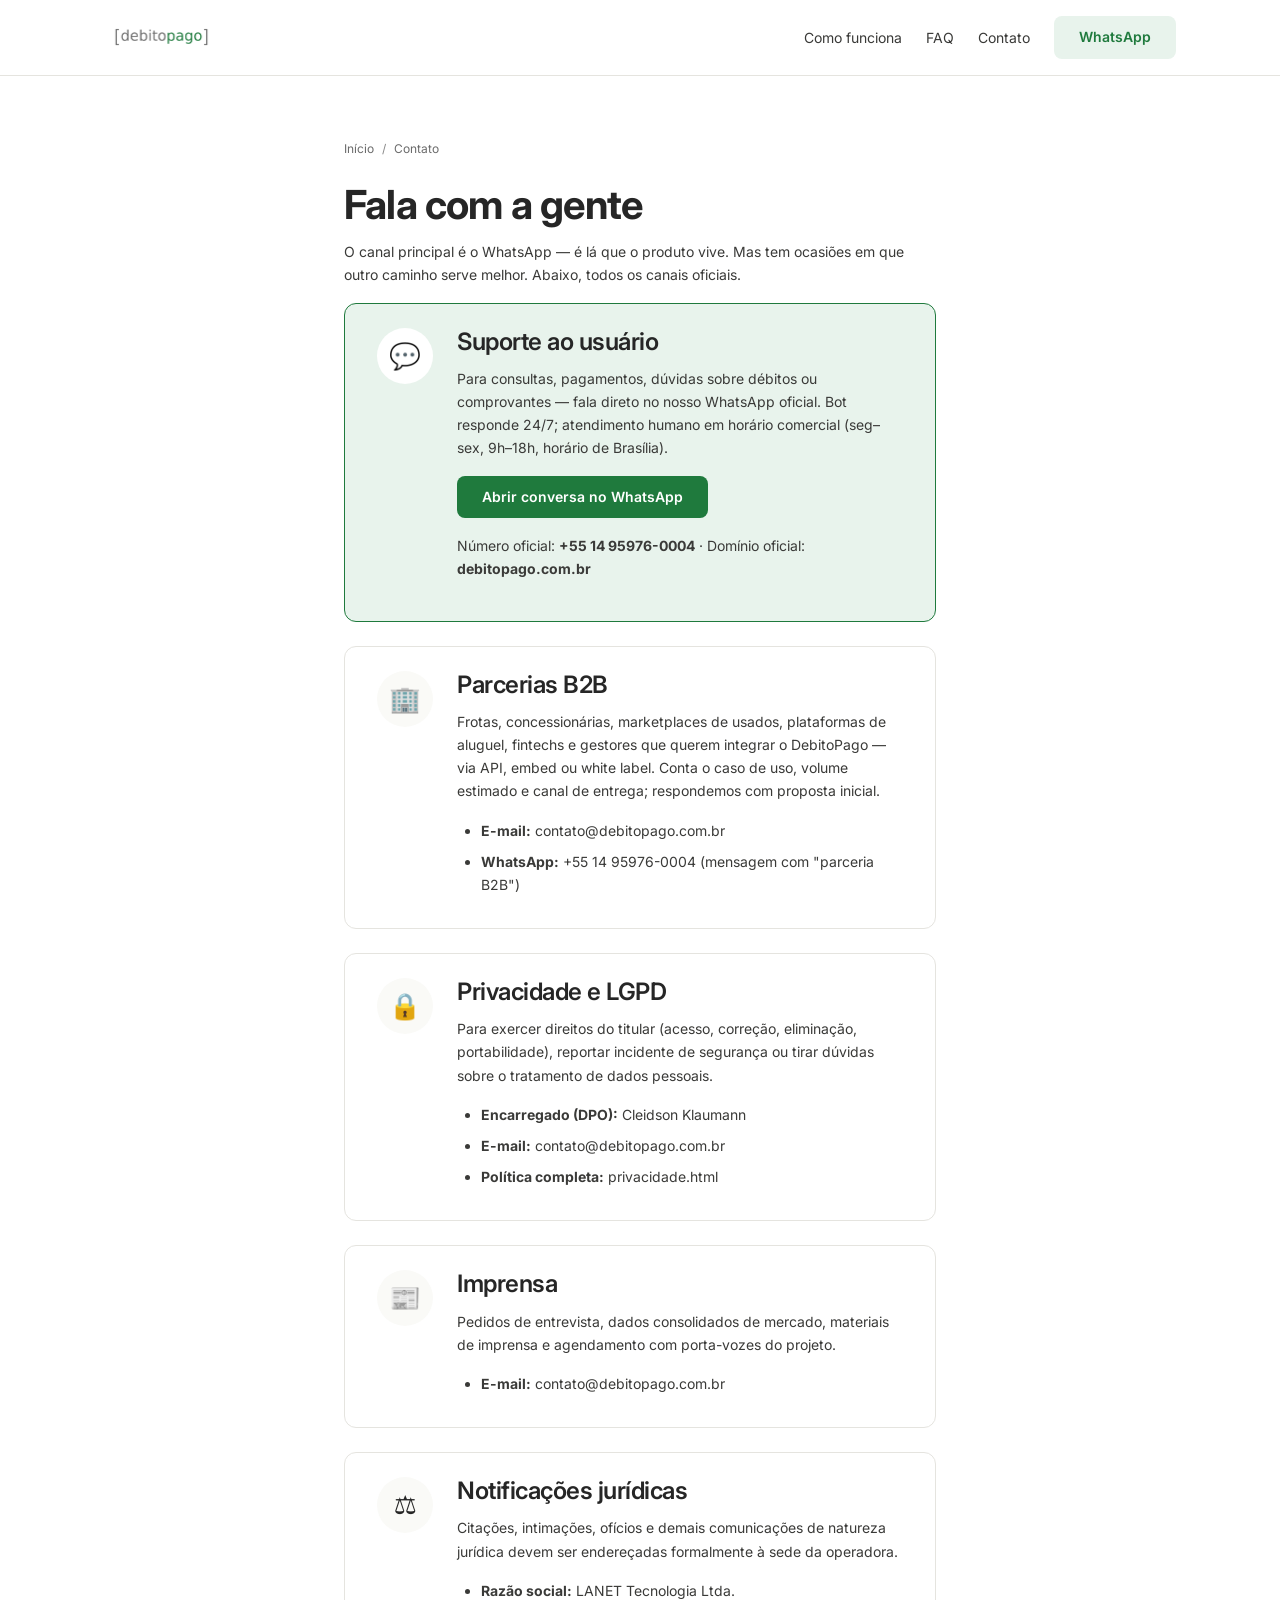
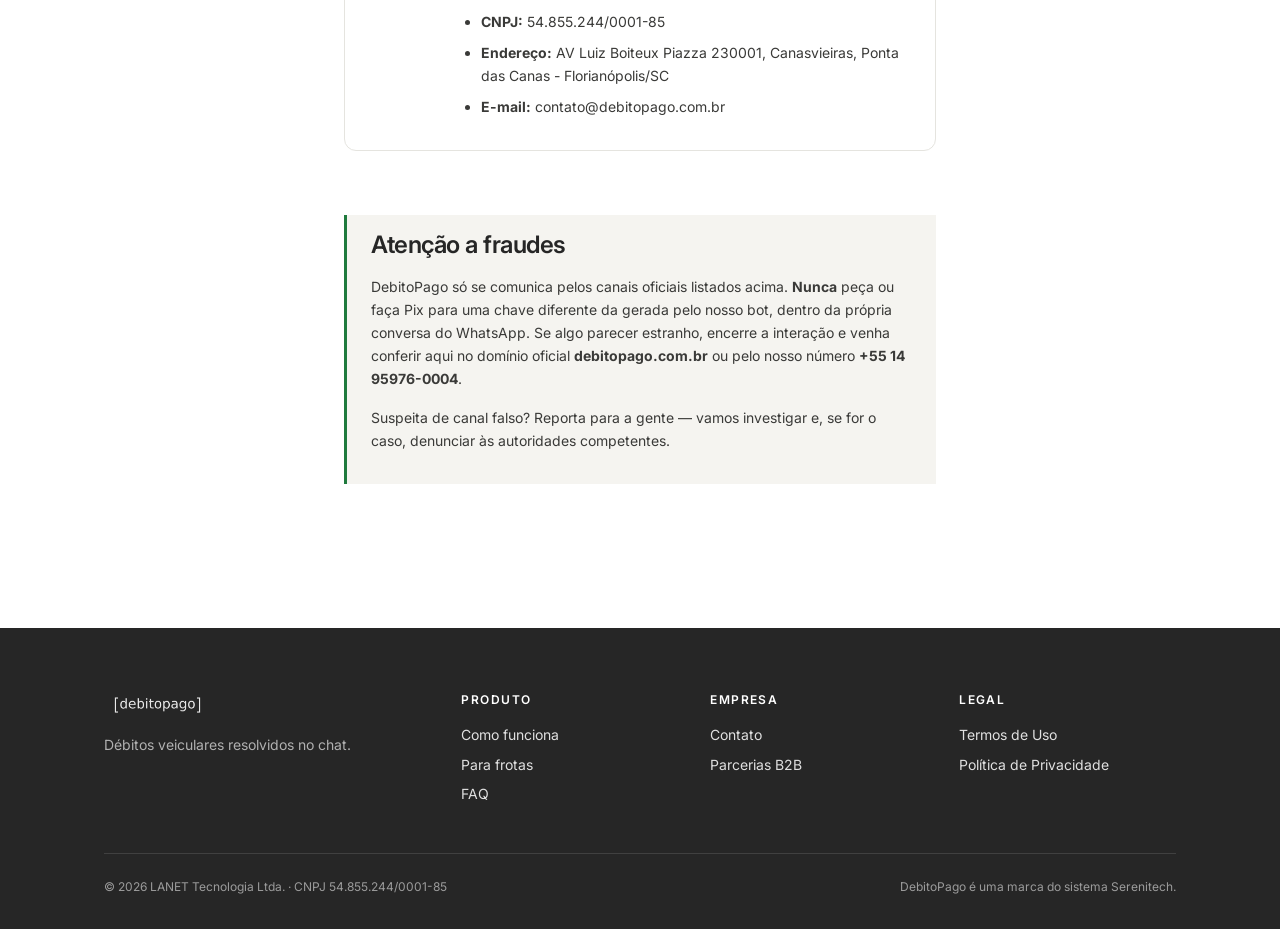
==== commit 8782254a: "fix: add oficial logo" ====
--- a/pages/contato.html
+++ b/pages/contato.html
@@ -147,7 +147,7 @@
     <div class="container">
       <div class="site-footer__grid">
         <div class="site-footer__fullmark">
-          <img src="../assets/brand/fullmark-debitopago-white.svg" alt="DebitoPago">
+          <img src="../assets/brand/fullmark-debitopago-color.svg" alt="DebitoPago">
           <p style="color:rgba(255,255,255,0.64); font-size:var(--fs-sm); margin:0;">
             Débitos veiculares resolvidos no chat.
           </p>
